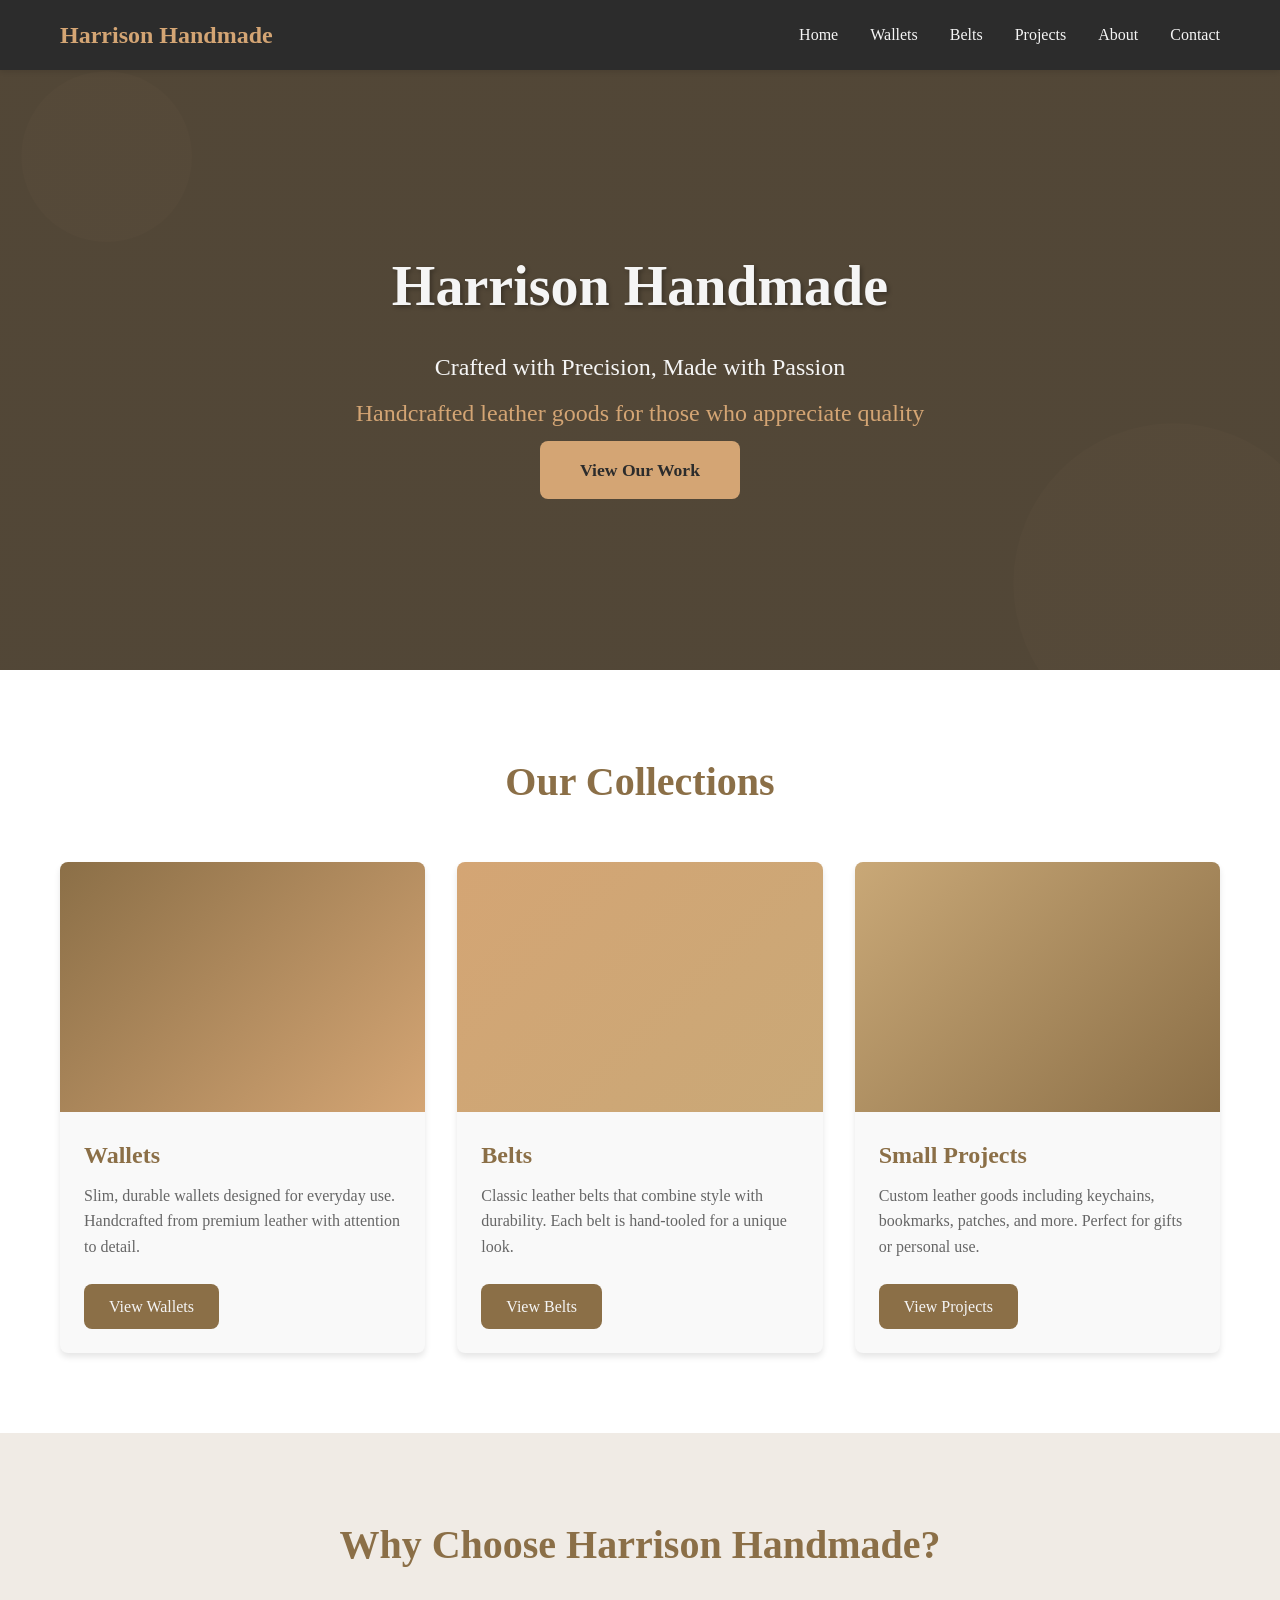
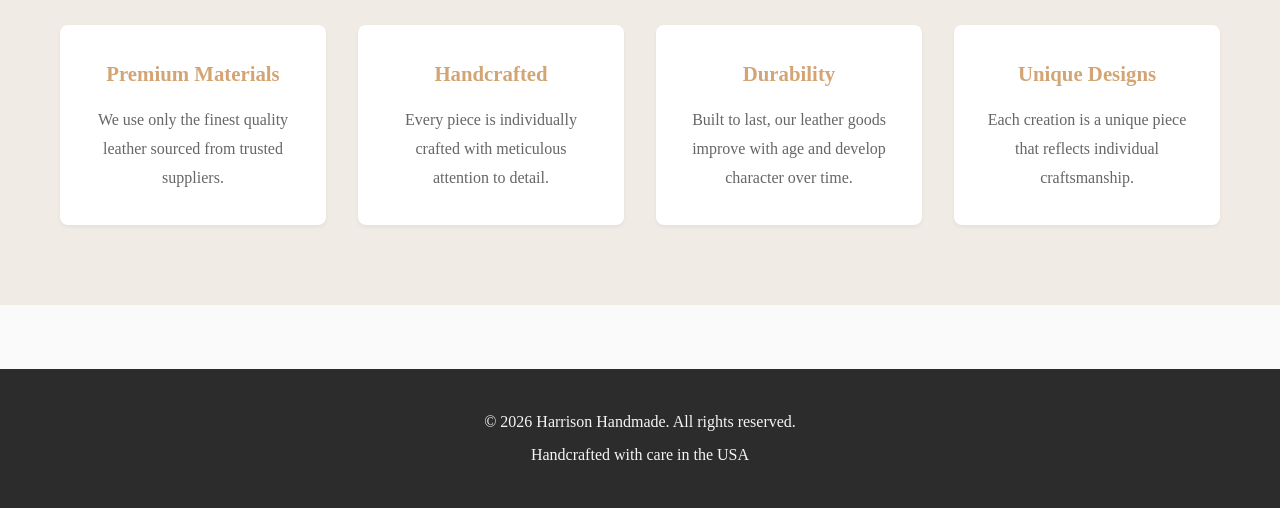
==== index.html @ 96bf94e9 "Initial project setup: Add portfolio structure with HTML, CSS, and pages" ====
<!DOCTYPE html>
<html lang="en">
<head>
    <meta charset="UTF-8">
    <meta name="viewport" content="width=device-width, initial-scale=1.0">
    <title>Harrison Handmade - Leather Craftsmanship</title>
    <link rel="stylesheet" href="css/styles.css">
</head>
<body>
    <!-- Navigation -->
    <nav class="navbar">
        <div class="container">
            <div class="logo">Harrison Handmade</div>
            <ul class="nav-links">
                <li><a href="#home">Home</a></li>
                <li><a href="pages/wallets.html">Wallets</a></li>
                <li><a href="pages/belts.html">Belts</a></li>
                <li><a href="pages/projects.html">Projects</a></li>
                <li><a href="pages/about.html">About</a></li>
                <li><a href="pages/contact.html">Contact</a></li>
            </ul>
        </div>
    </nav>

    <!-- Hero Section -->
    <section id="home" class="hero">
        <div class="hero-content">
            <h1>Harrison Handmade</h1>
            <p>Crafted with Precision, Made with Passion</p>
            <p class="tagline">Handcrafted leather goods for those who appreciate quality</p>
            <a href="pages/wallets.html" class="cta-button">View Our Work</a>
        </div>
    </section>

    <!-- Featured Collections -->
    <section class="featured">
        <div class="container">
            <h2>Our Collections</h2>
            <div class="collections-grid">
                <div class="collection-card">
                    <div class="collection-image wallets-image"></div>
                    <h3>Wallets</h3>
                    <p>Slim, durable wallets designed for everyday use. Handcrafted from premium leather with attention to detail.</p>
                    <a href="pages/wallets.html" class="button">View Wallets</a>
                </div>
                <div class="collection-card">
                    <div class="collection-image belts-image"></div>
                    <h3>Belts</h3>
                    <p>Classic leather belts that combine style with durability. Each belt is hand-tooled for a unique look.</p>
                    <a href="pages/belts.html" class="button">View Belts</a>
                </div>
                <div class="collection-card">
                    <div class="collection-image projects-image"></div>
                    <h3>Small Projects</h3>
                    <p>Custom leather goods including keychains, bookmarks, patches, and more. Perfect for gifts or personal use.</p>
                    <a href="pages/projects.html" class="button">View Projects</a>
                </div>
            </div>
        </div>
    </section>

    <!-- Why Choose Us -->
    <section class="why-us">
        <div class="container">
            <h2>Why Choose Harrison Handmade?</h2>
            <div class="benefits-grid">
                <div class="benefit">
                    <h3>Premium Materials</h3>
                    <p>We use only the finest quality leather sourced from trusted suppliers.</p>
                </div>
                <div class="benefit">
                    <h3>Handcrafted</h3>
                    <p>Every piece is individually crafted with meticulous attention to detail.</p>
                </div>
                <div class="benefit">
                    <h3>Durability</h3>
                    <p>Built to last, our leather goods improve with age and develop character over time.</p>
                </div>
                <div class="benefit">
                    <h3>Unique Designs</h3>
                    <p>Each creation is a unique piece that reflects individual craftsmanship.</p>
                </div>
            </div>
        </div>
    </section>

    <!-- Footer -->
    <footer class="footer">
        <div class="container">
            <p>&copy; 2026 Harrison Handmade. All rights reserved.</p>
            <p>Handcrafted with care in the USA</p>
        </div>
    </footer>

    <script src="js/script.js"></script>
</body>
</html>
---- css/styles.css ----
/* Root Variables */
:root {
    --primary-color: #8b6f47;
    --secondary-color: #d4a574;
    --text-dark: #2c2c2c;
    --text-light: #f5f5f5;
    --accent: #c9a877;
    --border-radius: 8px;
}

/* Reset */
* {
    margin: 0;
    padding: 0;
    box-sizing: border-box;
}

/* Base Styles */
body {
    font-family: 'Georgia', serif;
    line-height: 1.6;
    color: var(--text-dark);
    background-color: #fafafa;
}

a {
    text-decoration: none;
    color: var(--primary-color);
    transition: color 0.3s ease;
}

a:hover {
    color: var(--secondary-color);
}

.container {
    max-width: 1200px;
    margin: 0 auto;
    padding: 0 20px;
}

/* Navigation */
.navbar {
    background-color: var(--text-dark);
    color: var(--text-light);
    padding: 1rem 0;
    position: sticky;
    top: 0;
    z-index: 1000;
    box-shadow: 0 2px 5px rgba(0, 0, 0, 0.1);
}

.navbar .container {
    display: flex;
    justify-content: space-between;
    align-items: center;
}

.logo {
    font-size: 1.5rem;
    font-weight: bold;
    color: var(--secondary-color);
}

.nav-links {
    display: flex;
    list-style: none;
    gap: 2rem;
}

.nav-links a {
    color: var(--text-light);
    transition: color 0.3s ease;
}

.nav-links a:hover {
    color: var(--secondary-color);
}

/* Hero Section */
.hero {
    background: linear-gradient(rgba(44, 44, 44, 0.6), rgba(44, 44, 44, 0.6)), url('data:image/svg+xml,<svg xmlns="http://www.w3.org/2000/svg" viewBox="0 0 1200 600"><rect fill="%238b6f47" width="1200" height="600"/><circle cx="100" cy="100" r="80" fill="%23d4a574" opacity="0.1"/><circle cx="1100" cy="500" r="150" fill="%23d4a574" opacity="0.1"/></svg>');
    background-size: cover;
    background-position: center;
    color: var(--text-light);
    padding: 150px 20px;
    text-align: center;
    min-height: 600px;
    display: flex;
    align-items: center;
    justify-content: center;
}

.hero-content h1 {
    font-size: 3.5rem;
    margin-bottom: 1rem;
    text-shadow: 2px 2px 4px rgba(0, 0, 0, 0.3);
}

.hero-content > p {
    font-size: 1.5rem;
    margin-bottom: 0.5rem;
}

.tagline {
    font-size: 1.1rem;
    margin-bottom: 2rem;
    color: var(--secondary-color);
}

.cta-button {
    display: inline-block;
    background-color: var(--secondary-color);
    color: var(--text-dark);
    padding: 15px 40px;
    border-radius: var(--border-radius);
    font-size: 1.1rem;
    font-weight: bold;
    transition: background-color 0.3s ease, transform 0.3s ease;
}

.cta-button:hover {
    background-color: var(--accent);
    transform: translateY(-3px);
}

/* Featured Collections */
.featured {
    padding: 80px 20px;
    background-color: #fff;
}

.featured h2 {
    text-align: center;
    font-size: 2.5rem;
    margin-bottom: 3rem;
    color: var(--primary-color);
}

.collections-grid {
    display: grid;
    grid-template-columns: repeat(auto-fit, minmax(300px, 1fr));
    gap: 2rem;
}

.collection-card {
    background-color: #f9f9f9;
    border-radius: var(--border-radius);
    overflow: hidden;
    box-shadow: 0 4px 6px rgba(0, 0, 0, 0.1);
    transition: transform 0.3s ease, box-shadow 0.3s ease;
}

.collection-card:hover {
    transform: translateY(-5px);
    box-shadow: 0 8px 12px rgba(0, 0, 0, 0.15);
}

.collection-image {
    width: 100%;
    height: 250px;
    background-size: cover;
    background-position: center;
}

.wallets-image {
    background: linear-gradient(135deg, var(--primary-color), var(--secondary-color));
}

.belts-image {
    background: linear-gradient(135deg, var(--secondary-color), var(--accent));
}

.projects-image {
    background: linear-gradient(135deg, var(--accent), var(--primary-color));
}

.collection-card h3 {
    font-size: 1.5rem;
    color: var(--primary-color);
    padding: 1.5rem 1.5rem 0.5rem;
}

.collection-card p {
    padding: 0 1.5rem;
    color: #666;
}

.collection-card .button {
    display: inline-block;
    margin: 1.5rem;
    background-color: var(--primary-color);
    color: var(--text-light);
    padding: 10px 25px;
    border-radius: var(--border-radius);
    transition: background-color 0.3s ease;
}

.collection-card .button:hover {
    background-color: var(--secondary-color);
    color: var(--text-dark);
}

/* Why Us Section */
.why-us {
    padding: 80px 20px;
    background-color: #f0ebe5;
}

.why-us h2 {
    text-align: center;
    font-size: 2.5rem;
    margin-bottom: 3rem;
    color: var(--primary-color);
}

.benefits-grid {
    display: grid;
    grid-template-columns: repeat(auto-fit, minmax(250px, 1fr));
    gap: 2rem;
}

.benefit {
    background-color: #fff;
    padding: 2rem;
    border-radius: var(--border-radius);
    text-align: center;
    box-shadow: 0 2px 4px rgba(0, 0, 0, 0.05);
}

.benefit h3 {
    color: var(--secondary-color);
    font-size: 1.3rem;
    margin-bottom: 1rem;
}

.benefit p {
    color: #666;
    line-height: 1.8;
}

/* Footer */
.footer {
    background-color: var(--text-dark);
    color: var(--text-light);
    text-align: center;
    padding: 2rem;
    margin-top: 4rem;
}

.footer p {
    margin: 0.5rem 0;
}

/* Responsive Design */
@media (max-width: 768px) {
    .hero-content h1 {
        font-size: 2.5rem;
    }

    .hero-content > p {
        font-size: 1.2rem;
    }

    .nav-links {
        gap: 1rem;
        font-size: 0.9rem;
    }

    .featured h2,
    .why-us h2 {
        font-size: 2rem;
    }
}

@media (max-width: 480px) {
    .nav-links {
        flex-direction: column;
        gap: 0.5rem;
    }

    .hero {
        padding: 100px 20px;
        min-height: 400px;
    }

    .hero-content h1 {
        font-size: 2rem;
    }

    .hero-content > p {
        font-size: 1rem;
    }
}

/* Gallery Section for Product Pages */
.gallery {
    display: grid;
    grid-template-columns: repeat(auto-fill, minmax(250px, 1fr));
    gap: 2rem;
    padding: 2rem 0;
}

.product-item {
    background-color: #fff;
    border-radius: var(--border-radius);
    overflow: hidden;
    box-shadow: 0 4px 6px rgba(0, 0, 0, 0.1);
    transition: transform 0.3s ease;
}

.product-item:hover {
    transform: scale(1.05);
}

.product-image {
    width: 100%;
    height: 250px;
    background: linear-gradient(135deg, var(--primary-color), var(--secondary-color));
    display: flex;
    align-items: center;
    justify-content: center;
    color: var(--text-light);
    font-size: 3rem;
}

.product-info {
    padding: 1.5rem;
}

.product-info h3 {
    color: var(--primary-color);
    margin-bottom: 0.5rem;
}

.product-info p {
    color: #666;
    font-size: 0.95rem;
}

/* Page Title */
.page-title {
    background: linear-gradient(rgba(44, 44, 44, 0.7), rgba(44, 44, 44, 0.7)), linear-gradient(135deg, var(--primary-color), var(--secondary-color));
    color: var(--text-light);
    padding: 3rem 2rem;
    text-align: center;
    margin-bottom: 2rem;
}

.page-title h1 {
    font-size: 2.5rem;
    margin-bottom: 0.5rem;
}

.page-title p {
    font-size: 1.1rem;
    color: var(--secondary-color);
}
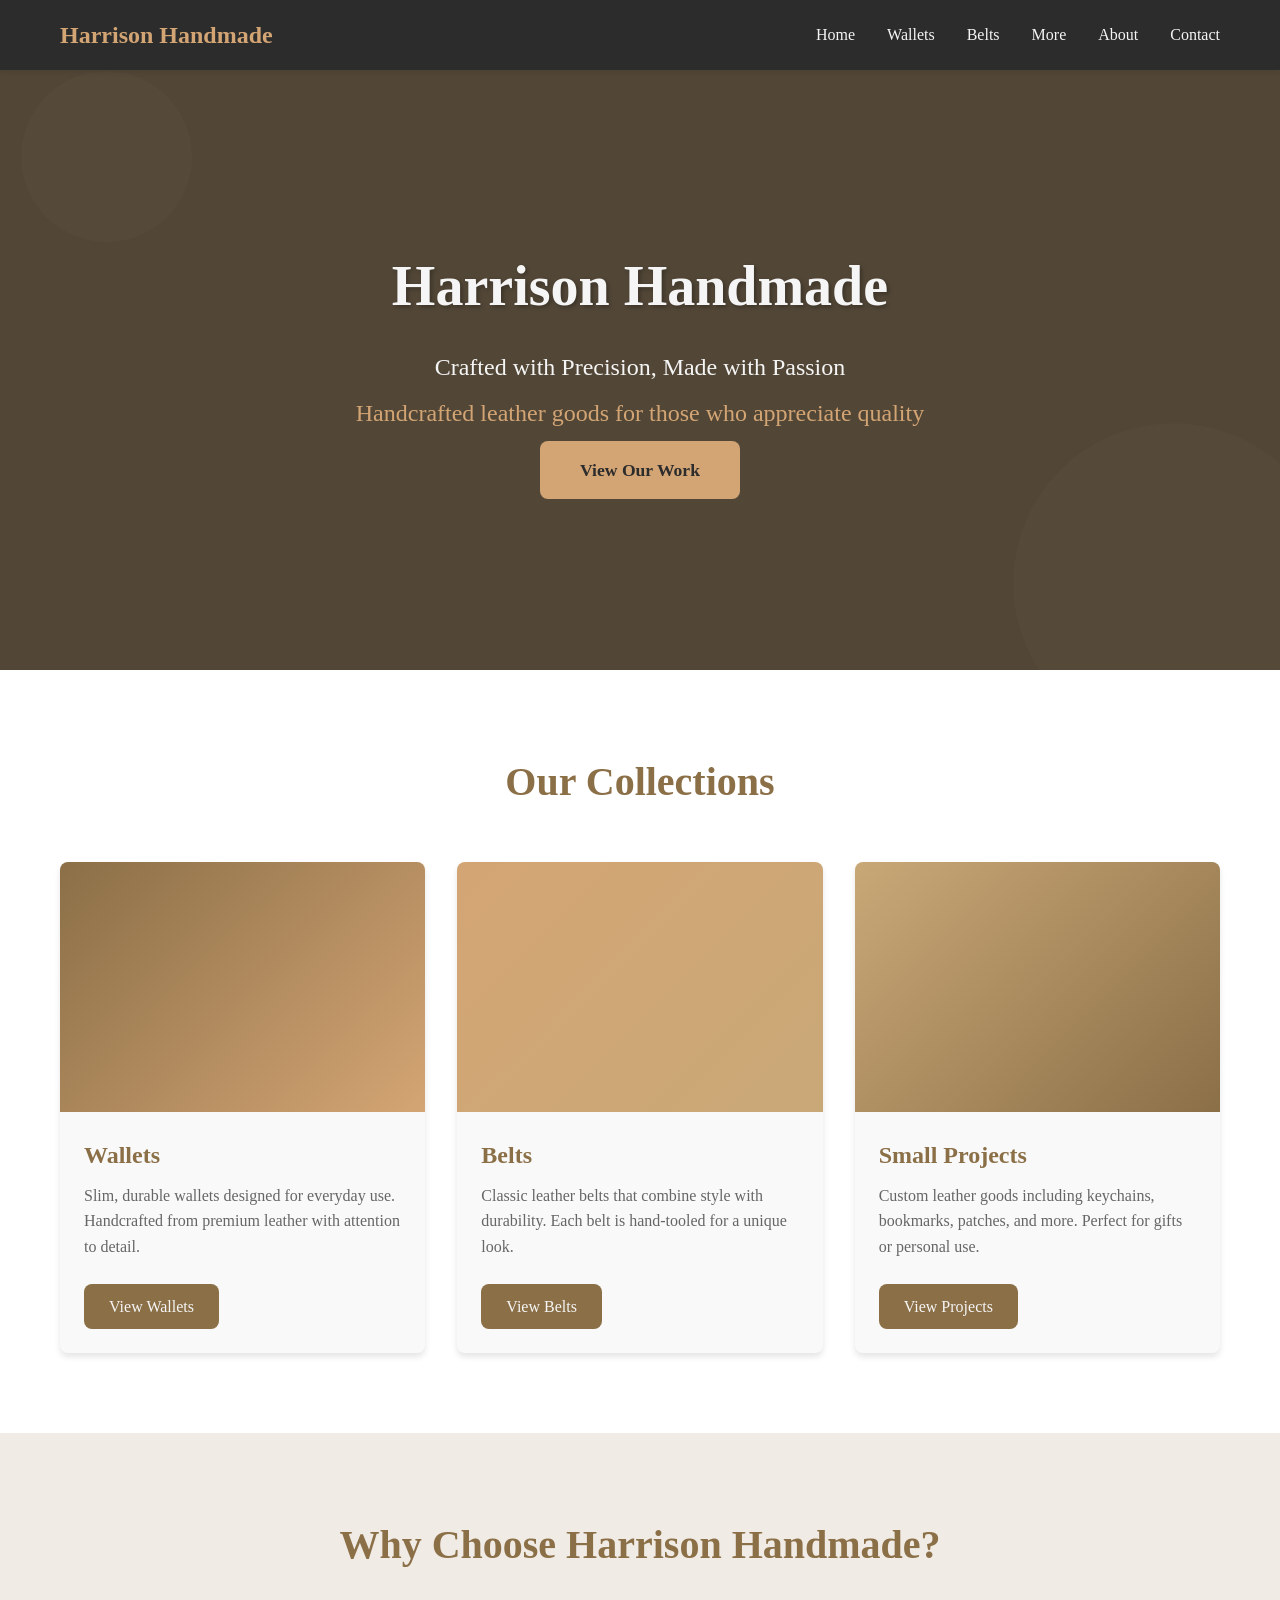
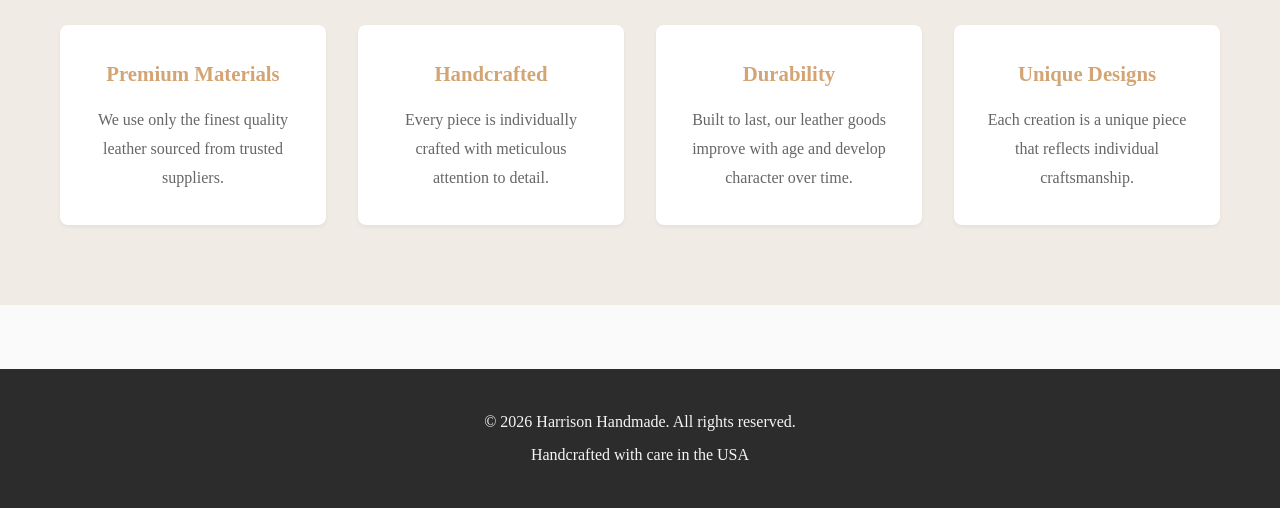
==== commit 5289a033: "Change 'Projects' link to 'More' in navigation" ====
--- a/index.html
+++ b/index.html
@@ -15,7 +15,7 @@
                 <li><a href="#home">Home</a></li>
                 <li><a href="pages/wallets.html">Wallets</a></li>
                 <li><a href="pages/belts.html">Belts</a></li>
-                <li><a href="pages/projects.html">Projects</a></li>
+                <li><a href="pages/projects.html">More</a></li>
                 <li><a href="pages/about.html">About</a></li>
                 <li><a href="pages/contact.html">Contact</a></li>
             </ul>
@@ -94,4 +94,4 @@
 
     <script src="js/script.js"></script>
 </body>
-</html>+</html>
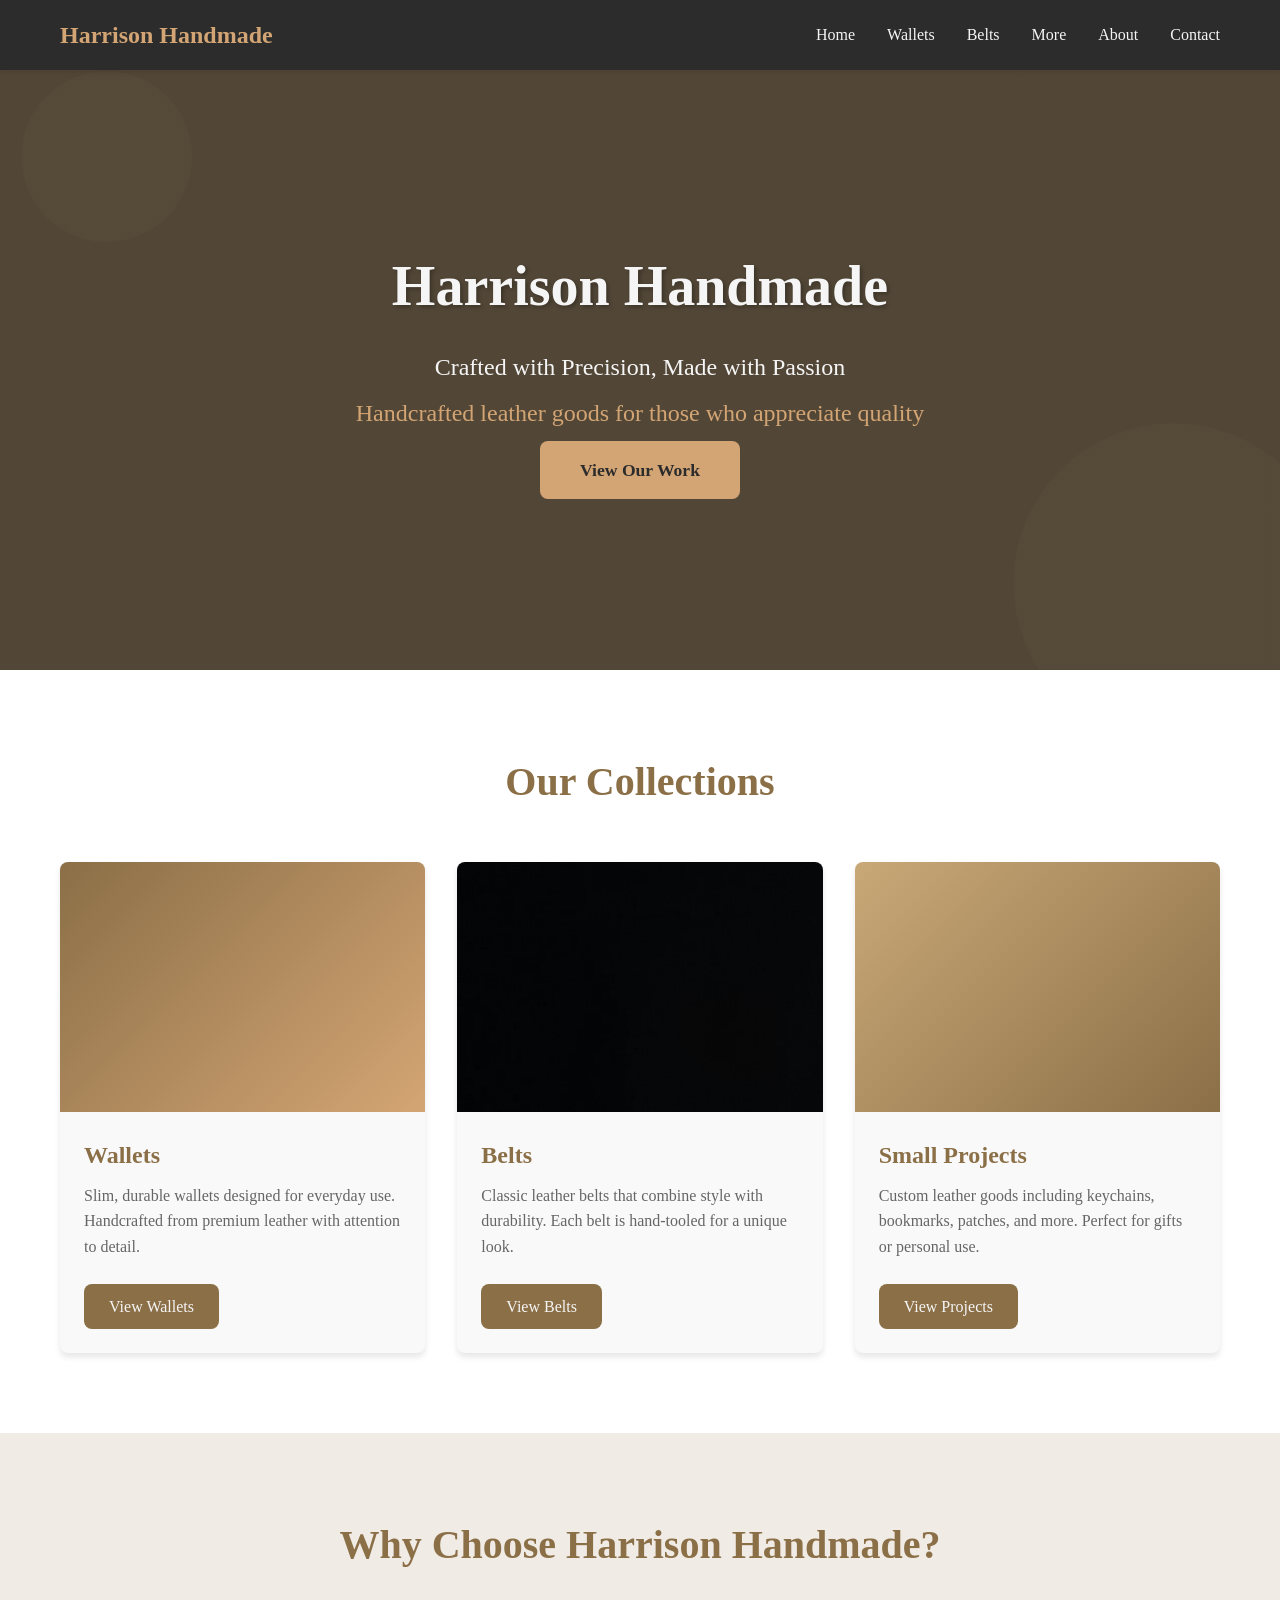
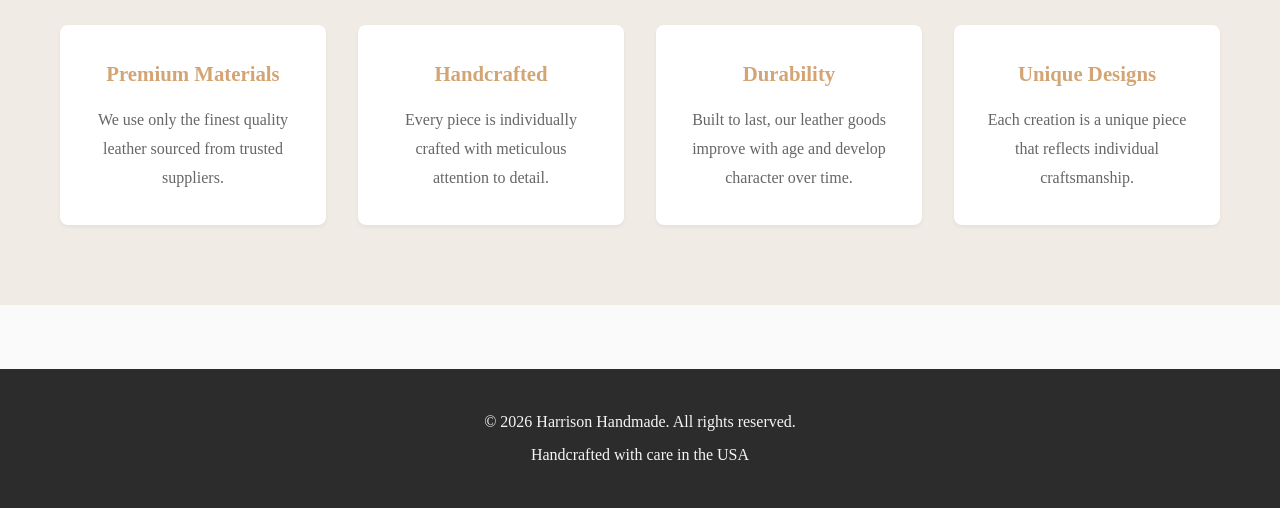
==== commit 8bf3e945: "Update belt image in collection card" ====
--- a/index.html
+++ b/index.html
@@ -44,7 +44,7 @@
                     <a href="pages/wallets.html" class="button">View Wallets</a>
                 </div>
                 <div class="collection-card">
-                    <div class="collection-image belts-image"></div>
+                    <div class="product-image" style="background-image: url('images/belts/belt.jpg');"></div>
                     <h3>Belts</h3>
                     <p>Classic leather belts that combine style with durability. Each belt is hand-tooled for a unique look.</p>
                     <a href="pages/belts.html" class="button">View Belts</a>
